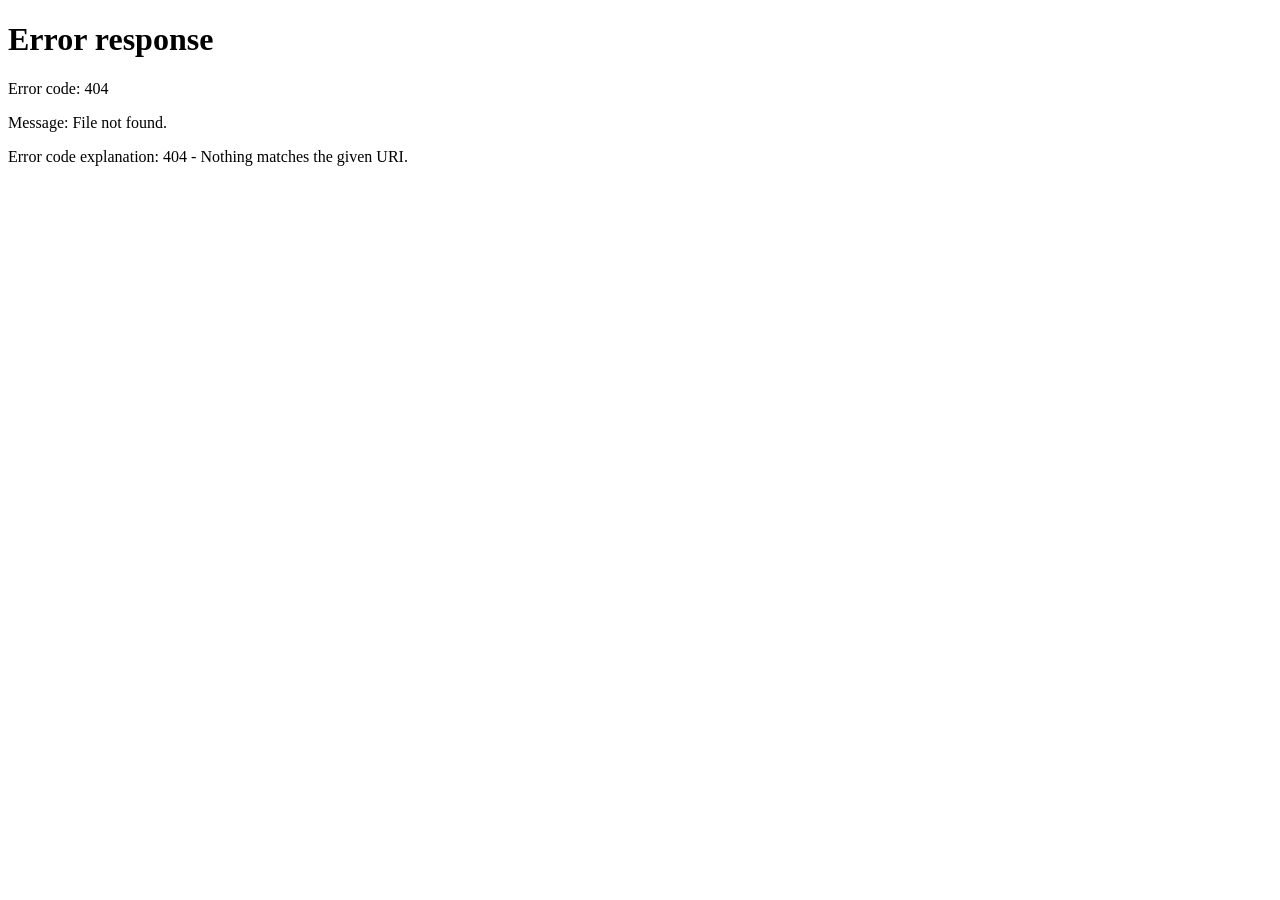
==== my-projects/dar-al-ruya/index.html @ 7949fdca "first commit" ====
<!DOCTYPE html><html lang="ar" dir="rtl"><head><meta charset="UTF-8"><meta name="viewport" content="width=device-width,initial-scale=1"><title>دار الرؤية</title><script>location.replace('../../projects/دار الرؤية للاستشارات/index.html');</script></head><body><a href="../../projects/دار الرؤية للاستشارات/index.html">فتح مشروع دار الرؤية</a></body></html>
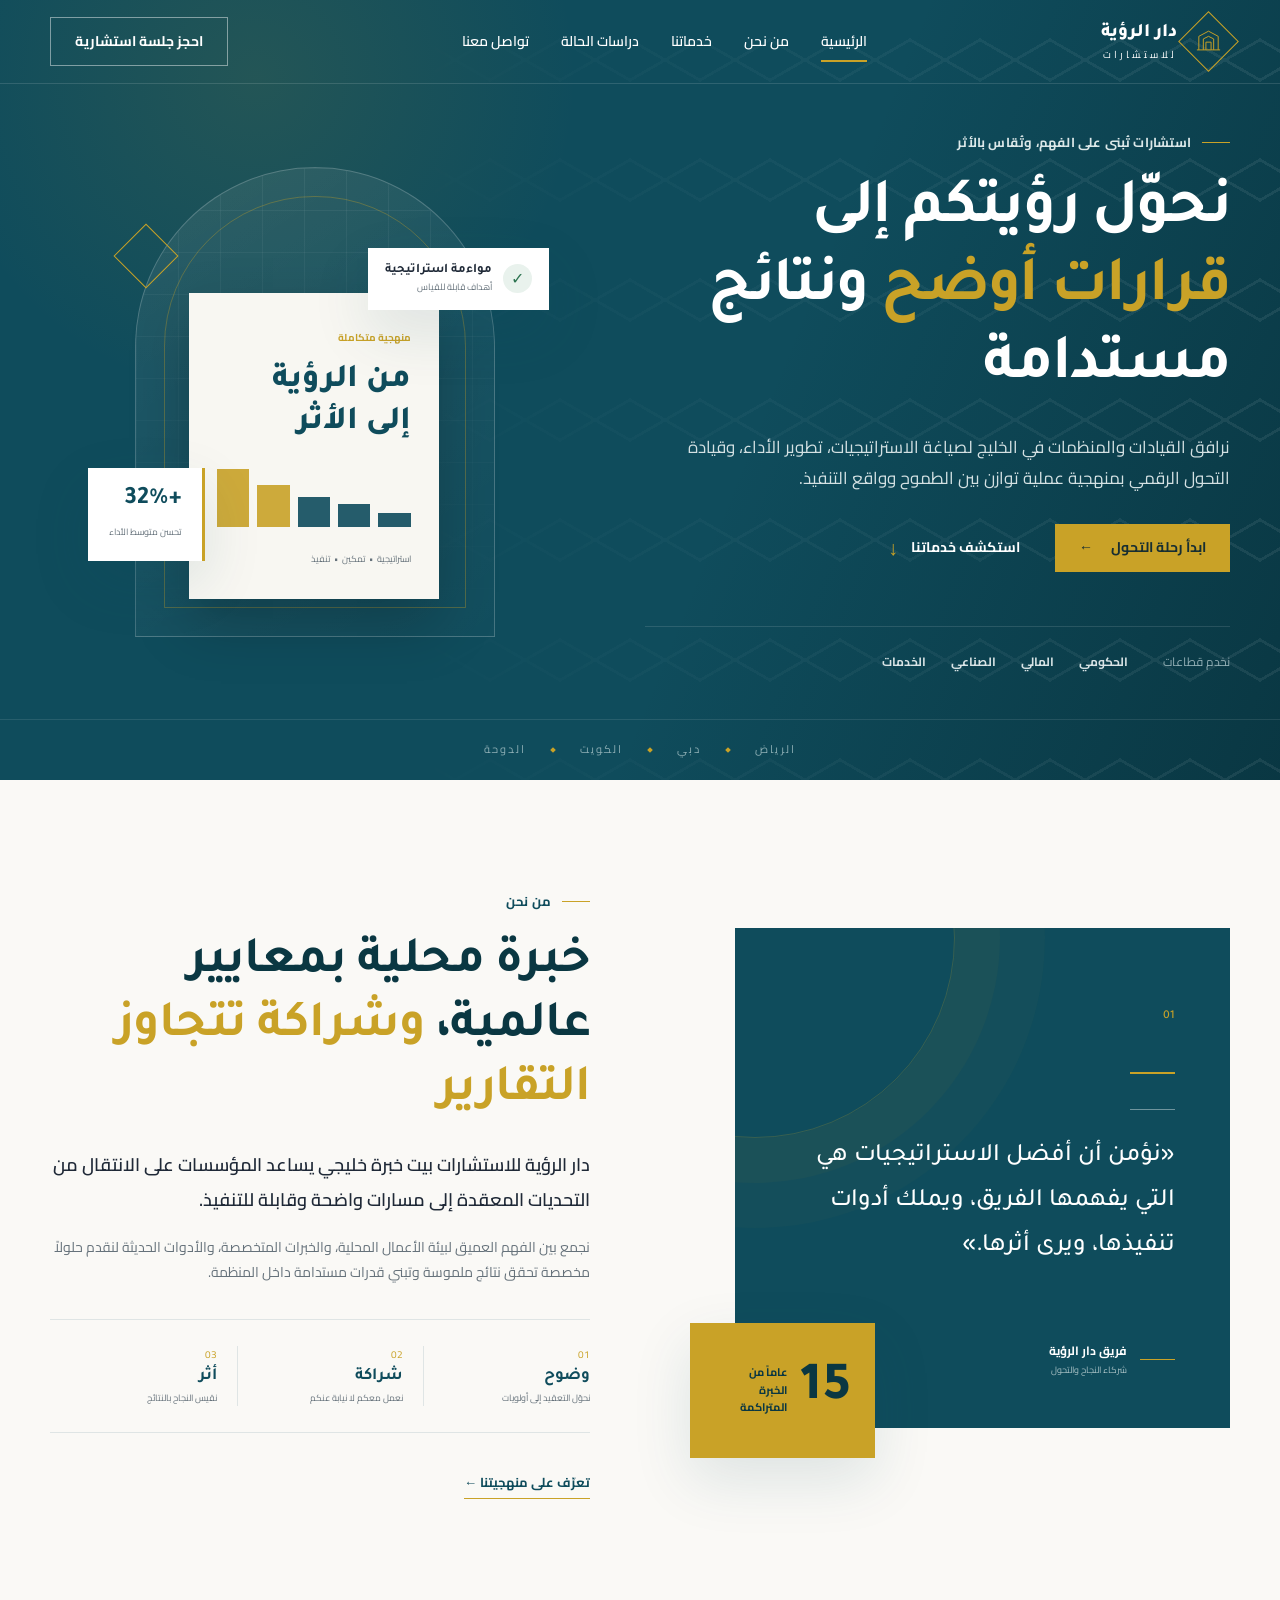
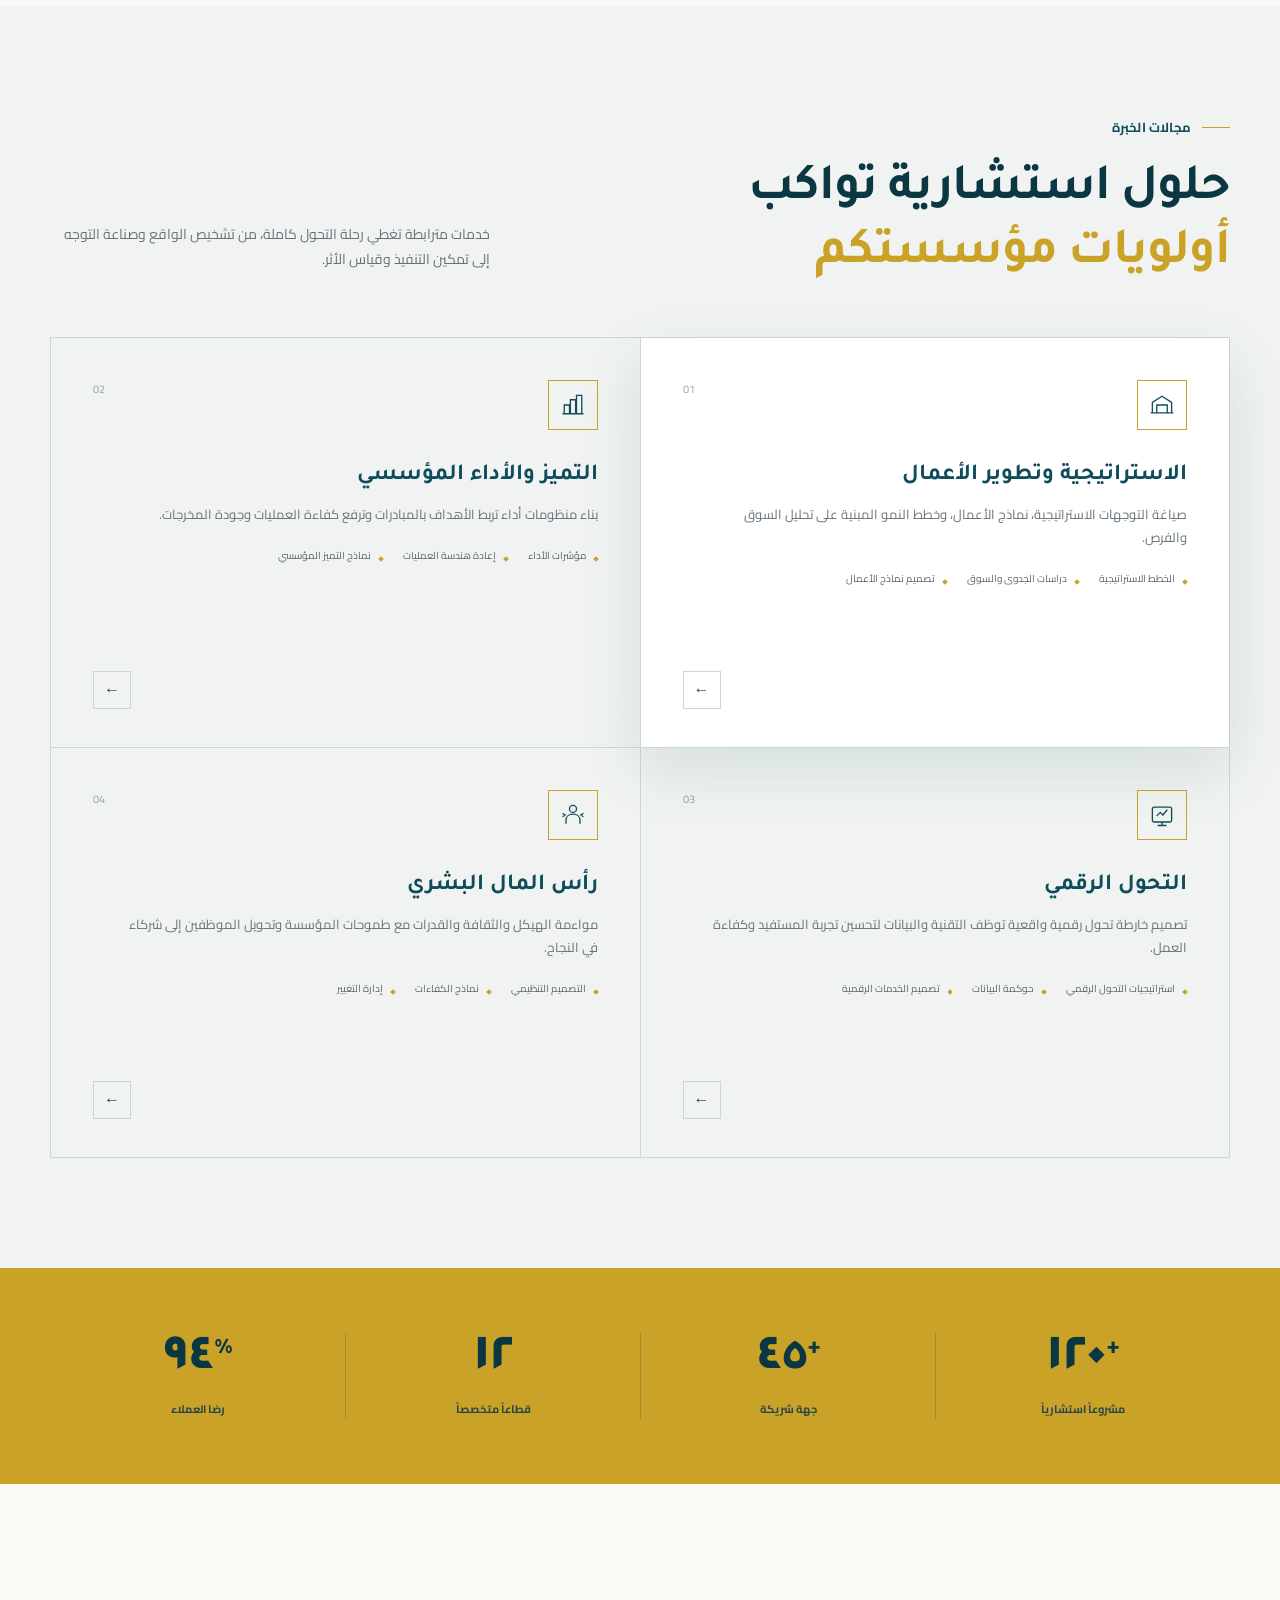
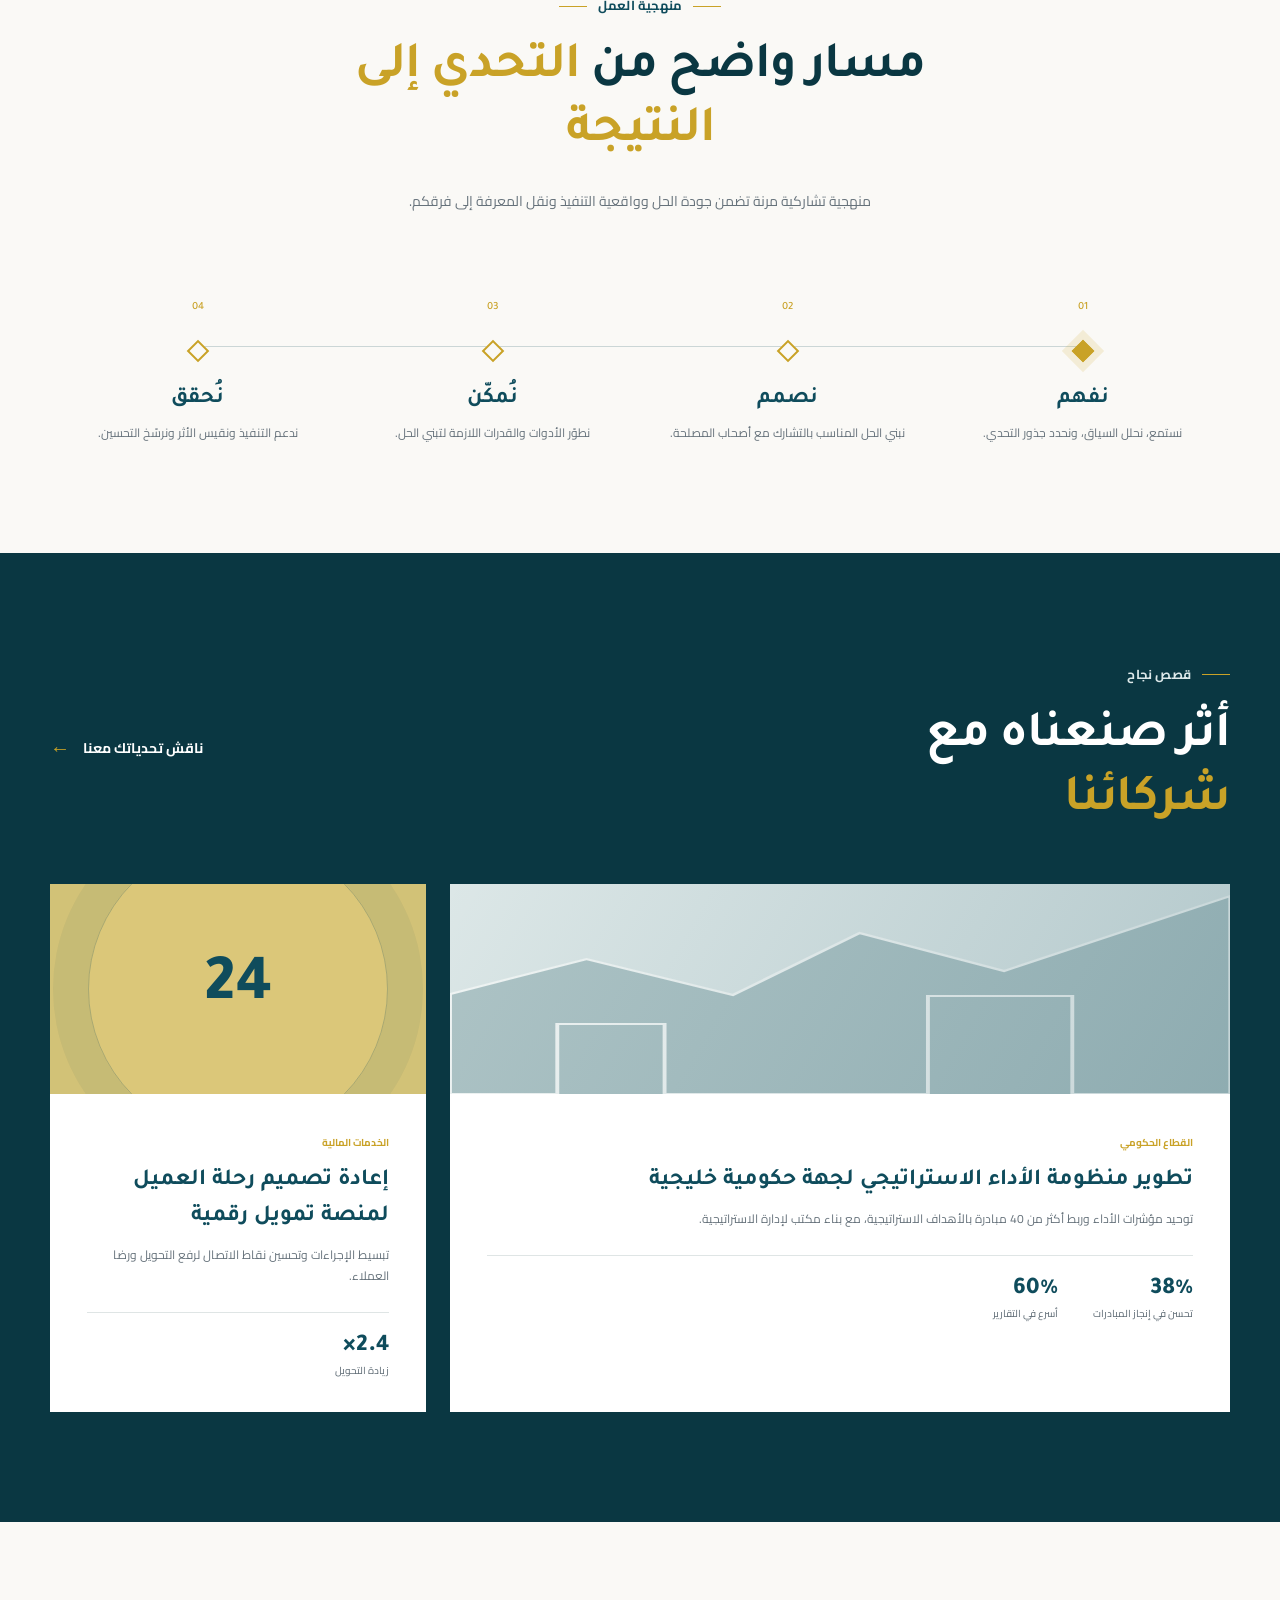
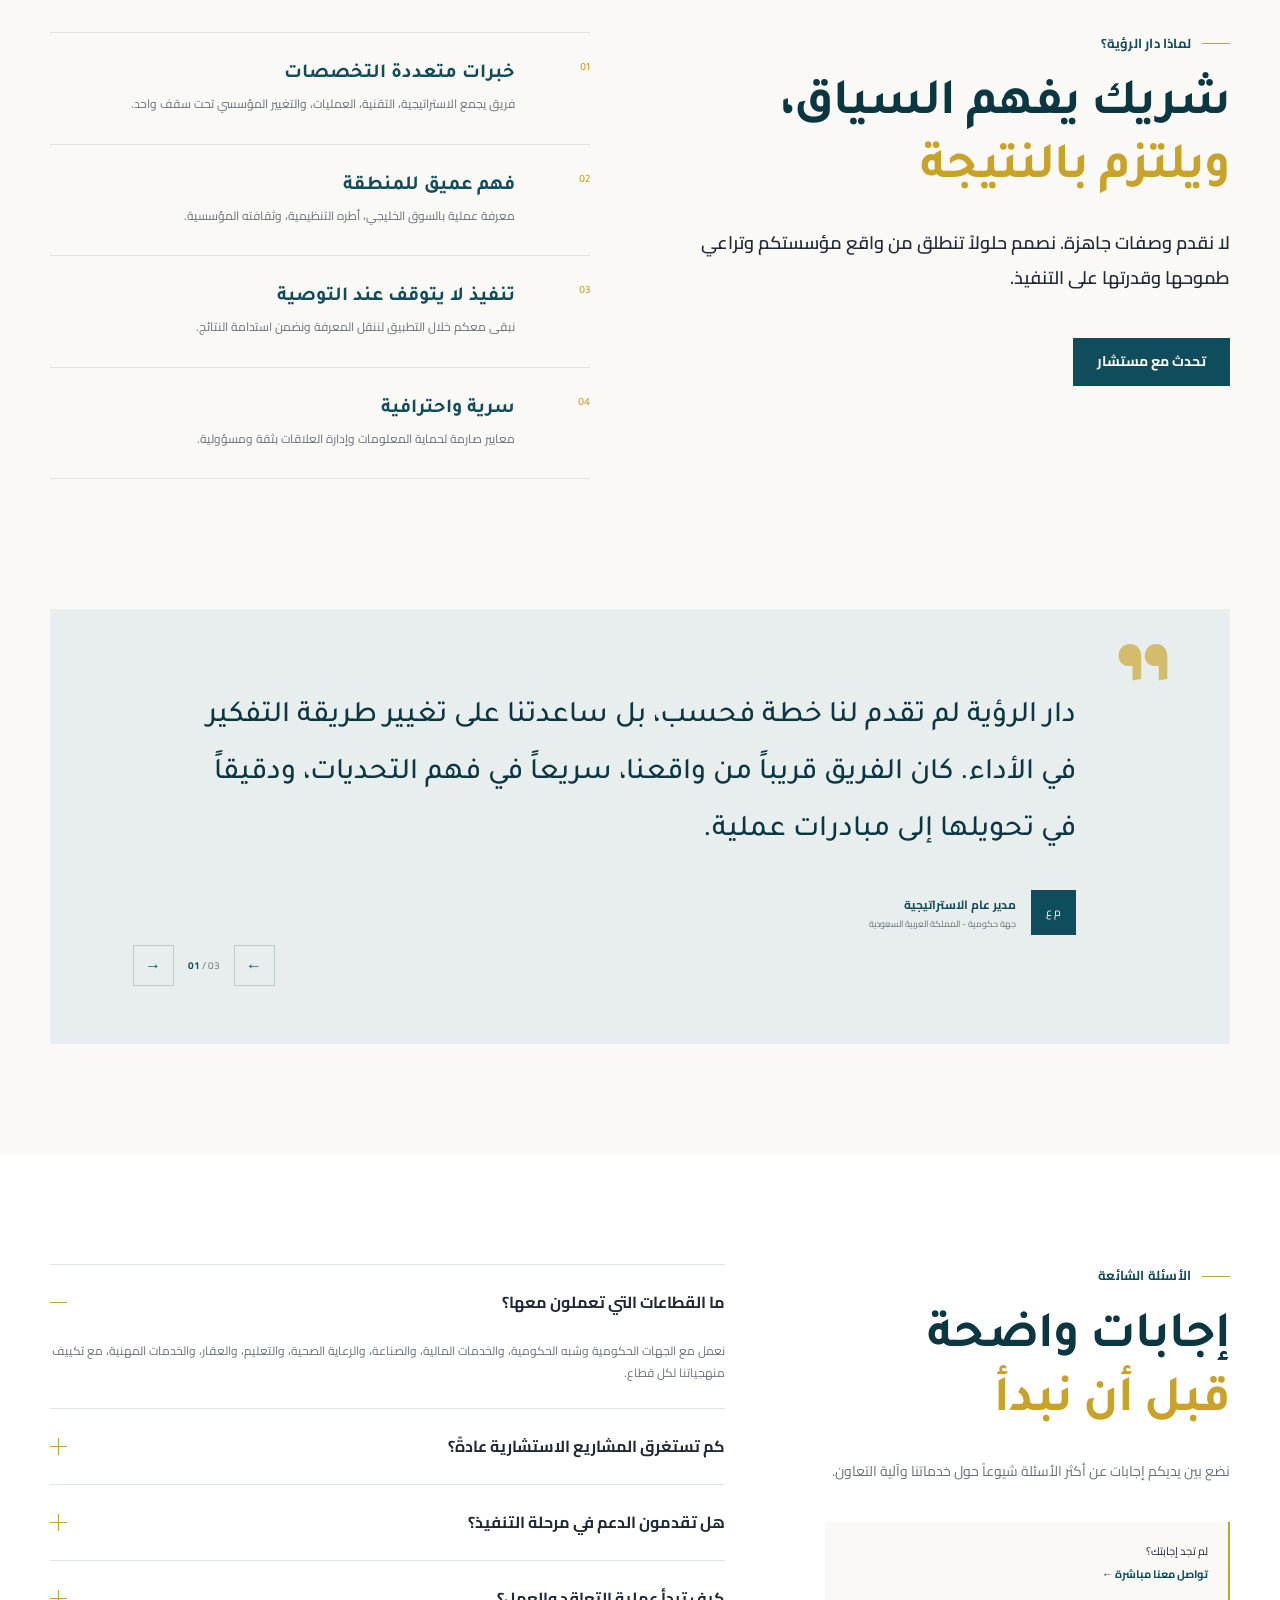
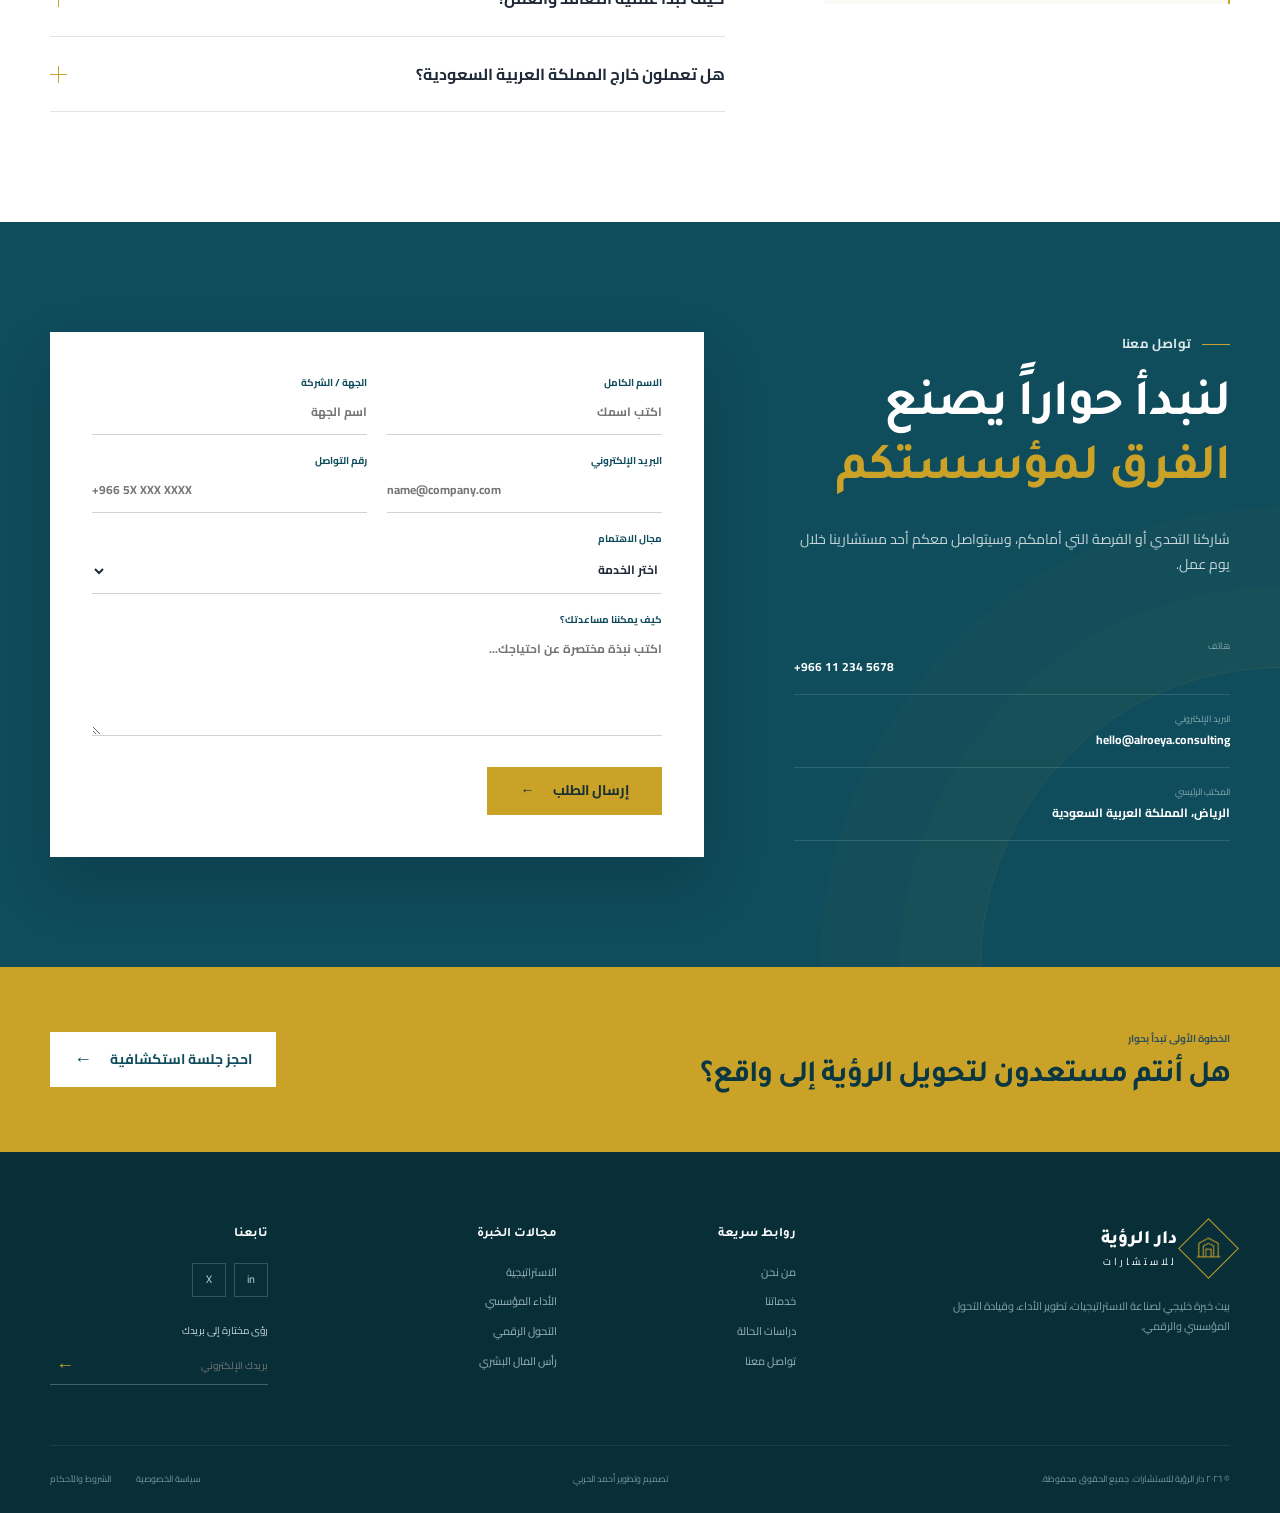
==== commit 699a07cc: "production readiness audit: security, SEO, accessibility, performance Priority 1 — deployment blocke" ====
--- a/my-projects/dar-al-ruya/index.html
+++ b/my-projects/dar-al-ruya/index.html
@@ -1 +1 @@
-<!DOCTYPE html><html lang="ar" dir="rtl"><head><meta charset="UTF-8"><meta name="viewport" content="width=device-width,initial-scale=1"><title>دار الرؤية</title><script>location.replace('../../projects/دار الرؤية للاستشارات/index.html');</script></head><body><a href="../../projects/دار الرؤية للاستشارات/index.html">فتح مشروع دار الرؤية</a></body></html>
+<!DOCTYPE html><html lang="ar" dir="rtl"><head><meta charset="UTF-8"><meta name="viewport" content="width=device-width,initial-scale=1"><title>دار الرؤية</title><script>location.replace('../../projects/%D8%AF%D8%A7%D8%B1%20%D8%A7%D9%84%D8%B1%D8%A4%D9%8A%D8%A9%20%D9%84%D9%84%D8%A7%D8%B3%D8%AA%D8%B4%D8%A7%D8%B1%D8%A7%D8%AA/index.html');</script></head><body><a href="../../projects/%D8%AF%D8%A7%D8%B1%20%D8%A7%D9%84%D8%B1%D8%A4%D9%8A%D8%A9%20%D9%84%D9%84%D8%A7%D8%B3%D8%AA%D8%B4%D8%A7%D8%B1%D8%A7%D8%AA/index.html">فتح مشروع دار الرؤية</a></body></html>
